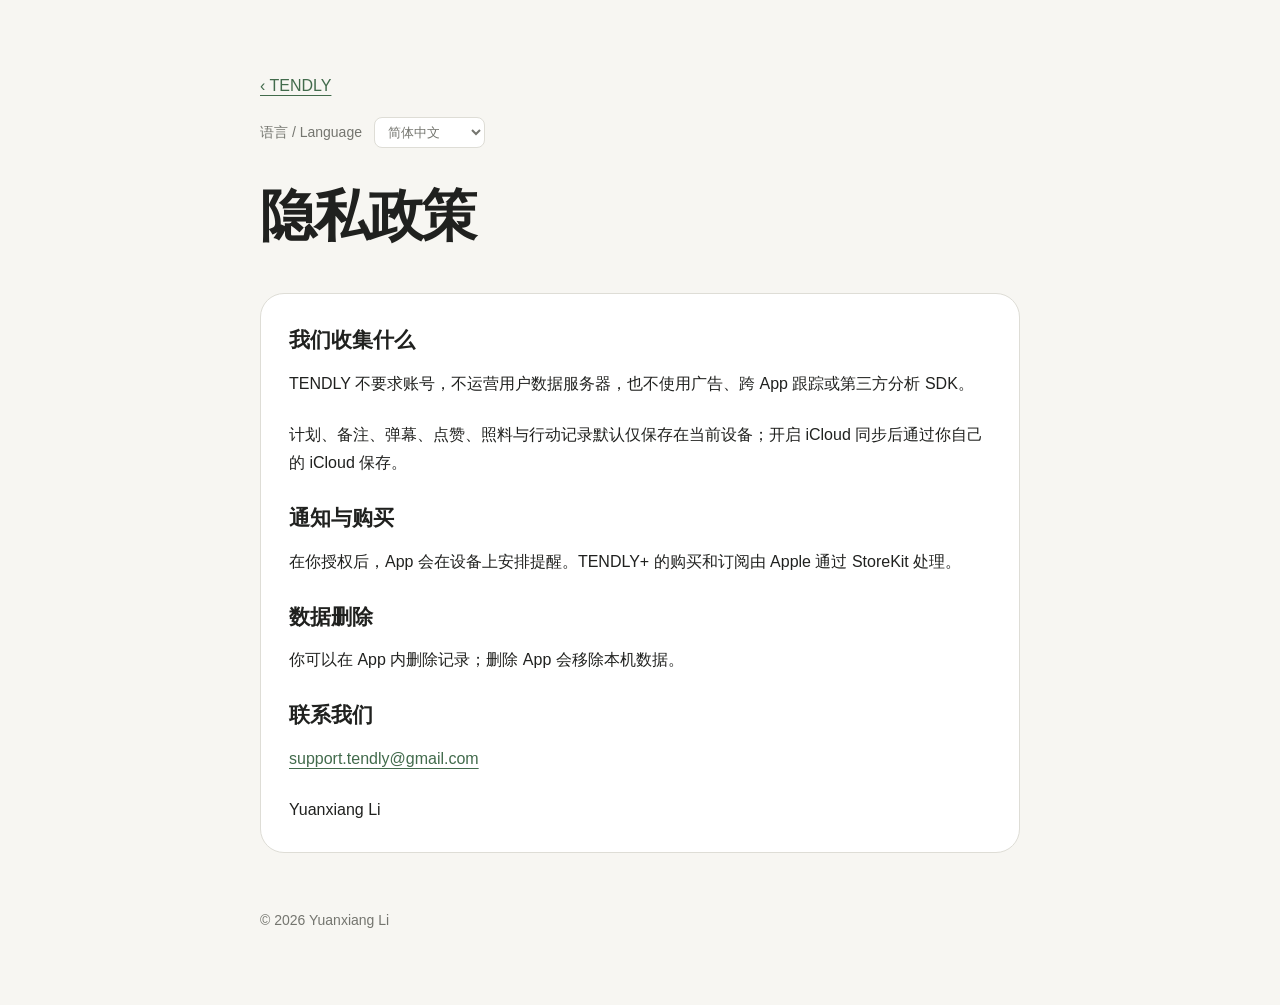
==== privacy.html @ 5f1bca99 "Add TENDLY release website" ====
<!doctype html><html lang="zh-Hans"><head><meta charset="utf-8"><meta name="viewport" content="width=device-width,initial-scale=1"><title>TENDLY · privacy</title><link rel="stylesheet" href="styles.css"></head><body><main><a href="index.html">‹ TENDLY</a><label class="language-picker">语言 / Language <select data-language-select><option value="zh-Hans">简体中文</option><option value="zh-Hant">繁體中文</option><option value="ja">日本語</option><option value="ko">한국어</option><option value="en">English</option></select></label><section data-lang="zh-Hans"><h1>隐私政策</h1><div class="card"><h2>我们收集什么</h2><p>TENDLY 不要求账号，不运营用户数据服务器，也不使用广告、跨 App 跟踪或第三方分析 SDK。</p><p>计划、备注、弹幕、点赞、照料与行动记录默认仅保存在当前设备；开启 iCloud 同步后通过你自己的 iCloud 保存。</p><h2>通知与购买</h2><p>在你授权后，App 会在设备上安排提醒。TENDLY+ 的购买和订阅由 Apple 通过 StoreKit 处理。</p><h2>数据删除</h2><p>你可以在 App 内删除记录；删除 App 会移除本机数据。</p><h2>联系我们</h2><p><a href="mailto:support.tendly@gmail.com">support.tendly@gmail.com</a></p><p>Yuanxiang Li</p></div></section><section data-lang="zh-Hant"><h1>隱私政策</h1><div class="card"><h2>我們收集什麼</h2><p>TENDLY 不要求帳號，不營運使用者資料伺服器，也不使用廣告、跨 App 追蹤或第三方分析 SDK。</p><p>計畫、備註、彈幕、按讚、照料與行動記錄預設只保存在目前裝置；開啟 iCloud 同步後透過你自己的 iCloud 保存。</p><h2>通知與購買</h2><p>在你授權後，App 會在裝置上安排提醒。TENDLY+ 的購買與訂閱由 Apple 透過 StoreKit 處理。</p><h2>資料刪除</h2><p>你可以在 App 內刪除記錄；刪除 App 會移除本機資料。</p><h2>聯絡我們</h2><p><a href="mailto:support.tendly@gmail.com">support.tendly@gmail.com</a></p><p>Yuanxiang Li</p></div></section><section data-lang="ja"><h1>プライバシーポリシー</h1><div class="card"><h2>収集する情報</h2><p>TENDLY はアカウントを必要とせず、広告、App 間トラッキング、第三者分析 SDK を使用しません。</p><p>計画、メモ、メッセージ、いいね、ケア、行動記録はデフォルトで端末に保存されます。</p><h2>通知と購入</h2><p>許可を受けた場合、App は端末上でリマインダーを設定します。TENDLY+ の購入と購読は Apple の StoreKit で処理されます。</p><h2>データの削除</h2><p>記録は App 内で削除できます。App を削除すると端末内のデータが削除されます。</p><h2>お問い合わせ</h2><p><a href="mailto:support.tendly@gmail.com">support.tendly@gmail.com</a></p><p>Yuanxiang Li</p></div></section><section data-lang="ko"><h1>개인정보 처리방침</h1><div class="card"><h2>수집하는 정보</h2><p>TENDLY는 계정을 요구하지 않으며 광고, 앱 간 추적 또는 제3자 분석 SDK를 사용하지 않습니다.</p><p>계획, 메모, 메시지, 좋아요, 돌봄 및 행동 기록은 기본적으로 기기에 저장됩니다.</p><h2>알림 및 구매</h2><p>허용한 경우 앱은 기기에서 알림을 예약합니다. TENDLY+ 구매와 구독은 Apple StoreKit으로 처리됩니다.</p><h2>데이터 삭제</h2><p>기록은 앱에서 삭제할 수 있으며 앱을 삭제하면 기기 내 데이터가 삭제됩니다.</p><h2>문의</h2><p><a href="mailto:support.tendly@gmail.com">support.tendly@gmail.com</a></p><p>Yuanxiang Li</p></div></section><section data-lang="en"><h1>Privacy Policy</h1><div class="card"><h2>What we collect</h2><p>TENDLY requires no account, operates no user-data server, and uses no advertising, cross-app tracking, or third-party analytics SDK.</p><p>Plans, notes, messages, likes, care entries, and action records remain on your device by default; optional iCloud sync uses your private iCloud account.</p><h2>Notifications and purchases</h2><p>With your permission, TENDLY schedules local reminders. Apple processes TENDLY+ purchases and subscriptions through StoreKit.</p><h2>Data deletion</h2><p>You can delete records in the app; deleting the app removes data stored on that device.</p><h2>Contact</h2><p><a href="mailto:support.tendly@gmail.com">support.tendly@gmail.com</a></p><p>Yuanxiang Li</p></div></section><footer>© 2026 Yuanxiang Li</footer></main><script src="language.js"></script></body></html>
---- styles.css ----
:root { color-scheme: light dark; font-family: -apple-system, BlinkMacSystemFont, "Segoe UI", sans-serif; }
* { box-sizing: border-box; }
body { margin: 0; color: #20211f; background: #f7f6f2; line-height: 1.7; }
main { width: min(760px, calc(100% - 40px)); margin: 0 auto; padding: 72px 0; }
nav { display: flex; gap: 20px; flex-wrap: wrap; margin: 24px 0 52px; }
a { color: #426b4c; text-underline-offset: 4px; }
h1 { font-size: clamp(34px, 7vw, 56px); line-height: 1.08; letter-spacing: -0.04em; }
h2 { margin-top: 44px; font-size: 22px; }
.card { padding: 28px; border: 1px solid #deddd6; border-radius: 24px; background: #fff; }
.card h2 { margin: 0 0 12px; font-size: 21px; }
.card p { margin: 0 0 22px; line-height: 1.8; }
.card p:last-child { margin-bottom: 0; }
.muted, footer { color: #74756f; }
.language-links { font-size: 14px; margin: 18px 0 28px; }
.card h3 { margin: 24px 0 8px; font-size: 17px; }
.card hr { margin: 32px 0; border: 0; border-top: 1px solid #deddd6; }
.brand-lockup { display: inline-flex; align-items: center; gap: 8px; }
.brand-lockup img { width: 24px; height: 24px; object-fit: contain; border-radius: 7px; vertical-align: middle; }
footer { margin-top: 56px; font-size: 14px; }
@media (prefers-color-scheme: dark) {
  body { color: #efefe9; background: #1c1d1b; }
  .card { background: #272825; border-color: #3b3c38; }
  a { color: #9bc6a3; }
}
.language-picker { display: block; margin: 18px 0 38px; color: #74756f; font-size: 14px; }
.language-picker select { margin-left: 8px; padding: 6px 28px 6px 9px; border: 1px solid #deddd6; border-radius: 8px; background: #fff; color: inherit; }
[data-lang][hidden] { display: none; }
section[data-lang] > h1 { margin-top: 0; }
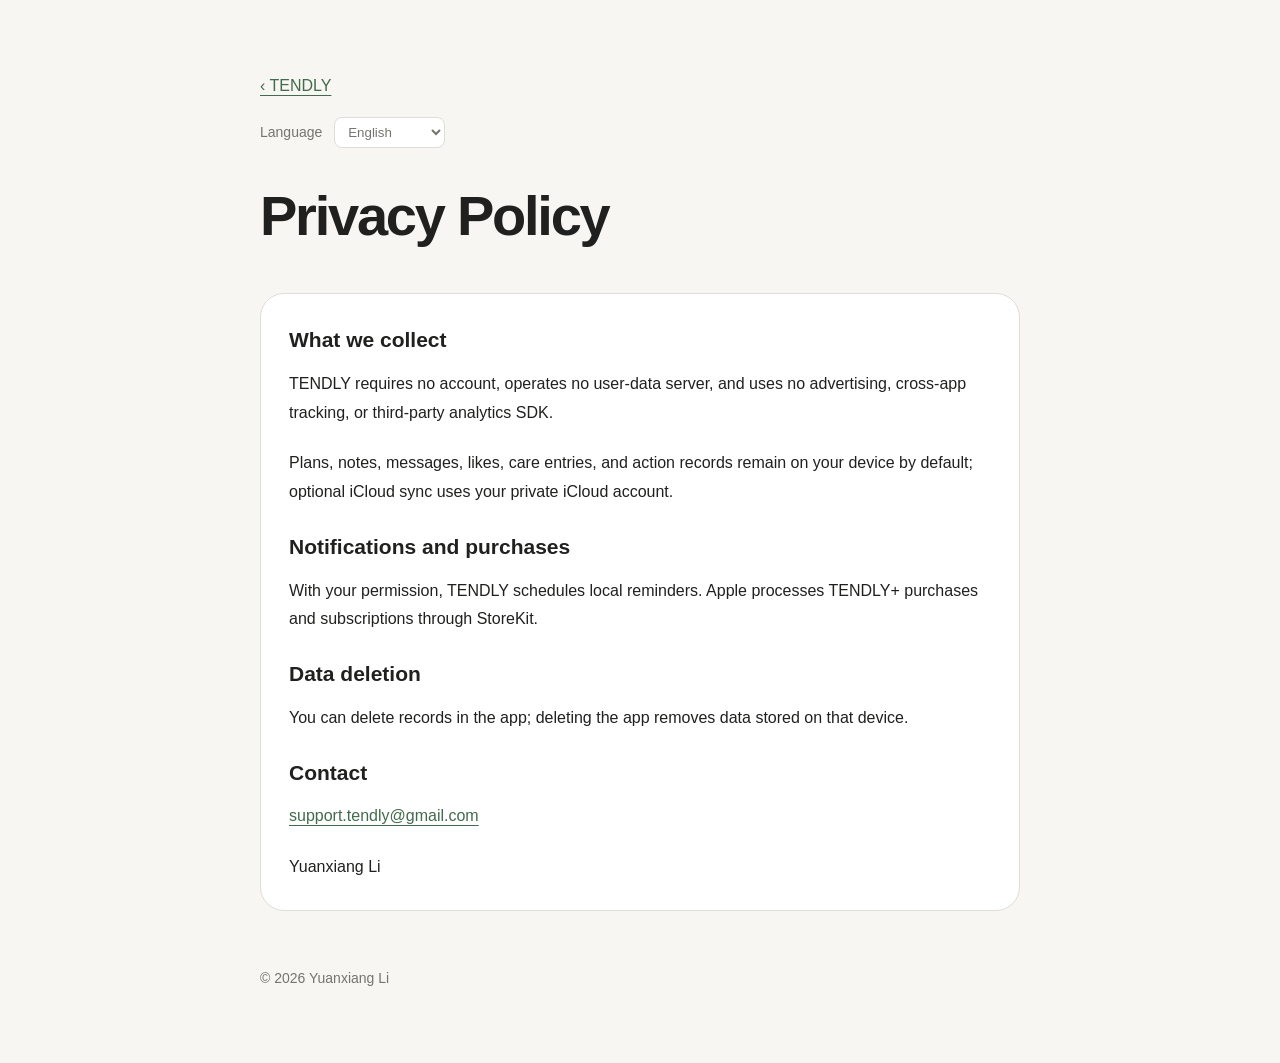
==== commit 3968f4f0: "Update multilingual release pages" ====
--- a/privacy.html
+++ b/privacy.html
@@ -1 +1 @@
-<!doctype html><html lang="zh-Hans"><head><meta charset="utf-8"><meta name="viewport" content="width=device-width,initial-scale=1"><title>TENDLY · privacy</title><link rel="stylesheet" href="styles.css"></head><body><main><a href="index.html">‹ TENDLY</a><label class="language-picker">语言 / Language <select data-language-select><option value="zh-Hans">简体中文</option><option value="zh-Hant">繁體中文</option><option value="ja">日本語</option><option value="ko">한국어</option><option value="en">English</option></select></label><section data-lang="zh-Hans"><h1>隐私政策</h1><div class="card"><h2>我们收集什么</h2><p>TENDLY 不要求账号，不运营用户数据服务器，也不使用广告、跨 App 跟踪或第三方分析 SDK。</p><p>计划、备注、弹幕、点赞、照料与行动记录默认仅保存在当前设备；开启 iCloud 同步后通过你自己的 iCloud 保存。</p><h2>通知与购买</h2><p>在你授权后，App 会在设备上安排提醒。TENDLY+ 的购买和订阅由 Apple 通过 StoreKit 处理。</p><h2>数据删除</h2><p>你可以在 App 内删除记录；删除 App 会移除本机数据。</p><h2>联系我们</h2><p><a href="mailto:support.tendly@gmail.com">support.tendly@gmail.com</a></p><p>Yuanxiang Li</p></div></section><section data-lang="zh-Hant"><h1>隱私政策</h1><div class="card"><h2>我們收集什麼</h2><p>TENDLY 不要求帳號，不營運使用者資料伺服器，也不使用廣告、跨 App 追蹤或第三方分析 SDK。</p><p>計畫、備註、彈幕、按讚、照料與行動記錄預設只保存在目前裝置；開啟 iCloud 同步後透過你自己的 iCloud 保存。</p><h2>通知與購買</h2><p>在你授權後，App 會在裝置上安排提醒。TENDLY+ 的購買與訂閱由 Apple 透過 StoreKit 處理。</p><h2>資料刪除</h2><p>你可以在 App 內刪除記錄；刪除 App 會移除本機資料。</p><h2>聯絡我們</h2><p><a href="mailto:support.tendly@gmail.com">support.tendly@gmail.com</a></p><p>Yuanxiang Li</p></div></section><section data-lang="ja"><h1>プライバシーポリシー</h1><div class="card"><h2>収集する情報</h2><p>TENDLY はアカウントを必要とせず、広告、App 間トラッキング、第三者分析 SDK を使用しません。</p><p>計画、メモ、メッセージ、いいね、ケア、行動記録はデフォルトで端末に保存されます。</p><h2>通知と購入</h2><p>許可を受けた場合、App は端末上でリマインダーを設定します。TENDLY+ の購入と購読は Apple の StoreKit で処理されます。</p><h2>データの削除</h2><p>記録は App 内で削除できます。App を削除すると端末内のデータが削除されます。</p><h2>お問い合わせ</h2><p><a href="mailto:support.tendly@gmail.com">support.tendly@gmail.com</a></p><p>Yuanxiang Li</p></div></section><section data-lang="ko"><h1>개인정보 처리방침</h1><div class="card"><h2>수집하는 정보</h2><p>TENDLY는 계정을 요구하지 않으며 광고, 앱 간 추적 또는 제3자 분석 SDK를 사용하지 않습니다.</p><p>계획, 메모, 메시지, 좋아요, 돌봄 및 행동 기록은 기본적으로 기기에 저장됩니다.</p><h2>알림 및 구매</h2><p>허용한 경우 앱은 기기에서 알림을 예약합니다. TENDLY+ 구매와 구독은 Apple StoreKit으로 처리됩니다.</p><h2>데이터 삭제</h2><p>기록은 앱에서 삭제할 수 있으며 앱을 삭제하면 기기 내 데이터가 삭제됩니다.</p><h2>문의</h2><p><a href="mailto:support.tendly@gmail.com">support.tendly@gmail.com</a></p><p>Yuanxiang Li</p></div></section><section data-lang="en"><h1>Privacy Policy</h1><div class="card"><h2>What we collect</h2><p>TENDLY requires no account, operates no user-data server, and uses no advertising, cross-app tracking, or third-party analytics SDK.</p><p>Plans, notes, messages, likes, care entries, and action records remain on your device by default; optional iCloud sync uses your private iCloud account.</p><h2>Notifications and purchases</h2><p>With your permission, TENDLY schedules local reminders. Apple processes TENDLY+ purchases and subscriptions through StoreKit.</p><h2>Data deletion</h2><p>You can delete records in the app; deleting the app removes data stored on that device.</p><h2>Contact</h2><p><a href="mailto:support.tendly@gmail.com">support.tendly@gmail.com</a></p><p>Yuanxiang Li</p></div></section><footer>© 2026 Yuanxiang Li</footer></main><script src="language.js"></script></body></html>+<!doctype html><html lang="zh-Hans"><head><meta charset="utf-8"><meta name="viewport" content="width=device-width,initial-scale=1"><title>TENDLY · privacy</title><link rel="stylesheet" href="styles.css"></head><body><main><a href="index.html">‹ TENDLY</a><label class="language-picker">Language <select data-language-select><option value="en">English</option><option value="zh-Hans">简体中文</option><option value="zh-Hant">繁體中文</option><option value="ja">日本語</option><option value="ko">한국어</option></select></label><section data-lang="zh-Hans"><h1>隐私政策</h1><div class="card"><h2>我们收集什么</h2><p>TENDLY 不要求账号，不运营用户数据服务器，也不使用广告、跨 App 跟踪或第三方分析 SDK。</p><p>计划、备注、弹幕、点赞、照料与行动记录默认仅保存在当前设备；开启 iCloud 同步后通过你自己的 iCloud 保存。</p><h2>通知与购买</h2><p>在你授权后，App 会在设备上安排提醒。TENDLY+ 的购买和订阅由 Apple 通过 StoreKit 处理。</p><h2>数据删除</h2><p>你可以在 App 内删除记录；删除 App 会移除本机数据。</p><h2>联系我们</h2><p><a href="mailto:support.tendly@gmail.com">support.tendly@gmail.com</a></p><p>Yuanxiang Li</p></div></section><section data-lang="zh-Hant"><h1>隱私政策</h1><div class="card"><h2>我們收集什麼</h2><p>TENDLY 不要求帳號，不營運使用者資料伺服器，也不使用廣告、跨 App 追蹤或第三方分析 SDK。</p><p>計畫、備註、彈幕、按讚、照料與行動記錄預設只保存在目前裝置；開啟 iCloud 同步後透過你自己的 iCloud 保存。</p><h2>通知與購買</h2><p>在你授權後，App 會在裝置上安排提醒。TENDLY+ 的購買與訂閱由 Apple 透過 StoreKit 處理。</p><h2>資料刪除</h2><p>你可以在 App 內刪除記錄；刪除 App 會移除本機資料。</p><h2>聯絡我們</h2><p><a href="mailto:support.tendly@gmail.com">support.tendly@gmail.com</a></p><p>Yuanxiang Li</p></div></section><section data-lang="ja"><h1>プライバシーポリシー</h1><div class="card"><h2>収集する情報</h2><p>TENDLY はアカウントを必要とせず、広告、App 間トラッキング、第三者分析 SDK を使用しません。</p><p>計画、メモ、メッセージ、いいね、ケア、行動記録はデフォルトで端末に保存されます。</p><h2>通知と購入</h2><p>許可を受けた場合、App は端末上でリマインダーを設定します。TENDLY+ の購入と購読は Apple の StoreKit で処理されます。</p><h2>データの削除</h2><p>記録は App 内で削除できます。App を削除すると端末内のデータが削除されます。</p><h2>お問い合わせ</h2><p><a href="mailto:support.tendly@gmail.com">support.tendly@gmail.com</a></p><p>Yuanxiang Li</p></div></section><section data-lang="ko"><h1>개인정보 처리방침</h1><div class="card"><h2>수집하는 정보</h2><p>TENDLY는 계정을 요구하지 않으며 광고, 앱 간 추적 또는 제3자 분석 SDK를 사용하지 않습니다.</p><p>계획, 메모, 메시지, 좋아요, 돌봄 및 행동 기록은 기본적으로 기기에 저장됩니다.</p><h2>알림 및 구매</h2><p>허용한 경우 앱은 기기에서 알림을 예약합니다. TENDLY+ 구매와 구독은 Apple StoreKit으로 처리됩니다.</p><h2>데이터 삭제</h2><p>기록은 앱에서 삭제할 수 있으며 앱을 삭제하면 기기 내 데이터가 삭제됩니다.</p><h2>문의</h2><p><a href="mailto:support.tendly@gmail.com">support.tendly@gmail.com</a></p><p>Yuanxiang Li</p></div></section><section data-lang="en"><h1>Privacy Policy</h1><div class="card"><h2>What we collect</h2><p>TENDLY requires no account, operates no user-data server, and uses no advertising, cross-app tracking, or third-party analytics SDK.</p><p>Plans, notes, messages, likes, care entries, and action records remain on your device by default; optional iCloud sync uses your private iCloud account.</p><h2>Notifications and purchases</h2><p>With your permission, TENDLY schedules local reminders. Apple processes TENDLY+ purchases and subscriptions through StoreKit.</p><h2>Data deletion</h2><p>You can delete records in the app; deleting the app removes data stored on that device.</p><h2>Contact</h2><p><a href="mailto:support.tendly@gmail.com">support.tendly@gmail.com</a></p><p>Yuanxiang Li</p></div></section><footer>© 2026 Yuanxiang Li</footer></main><script src="language.js"></script></body></html>
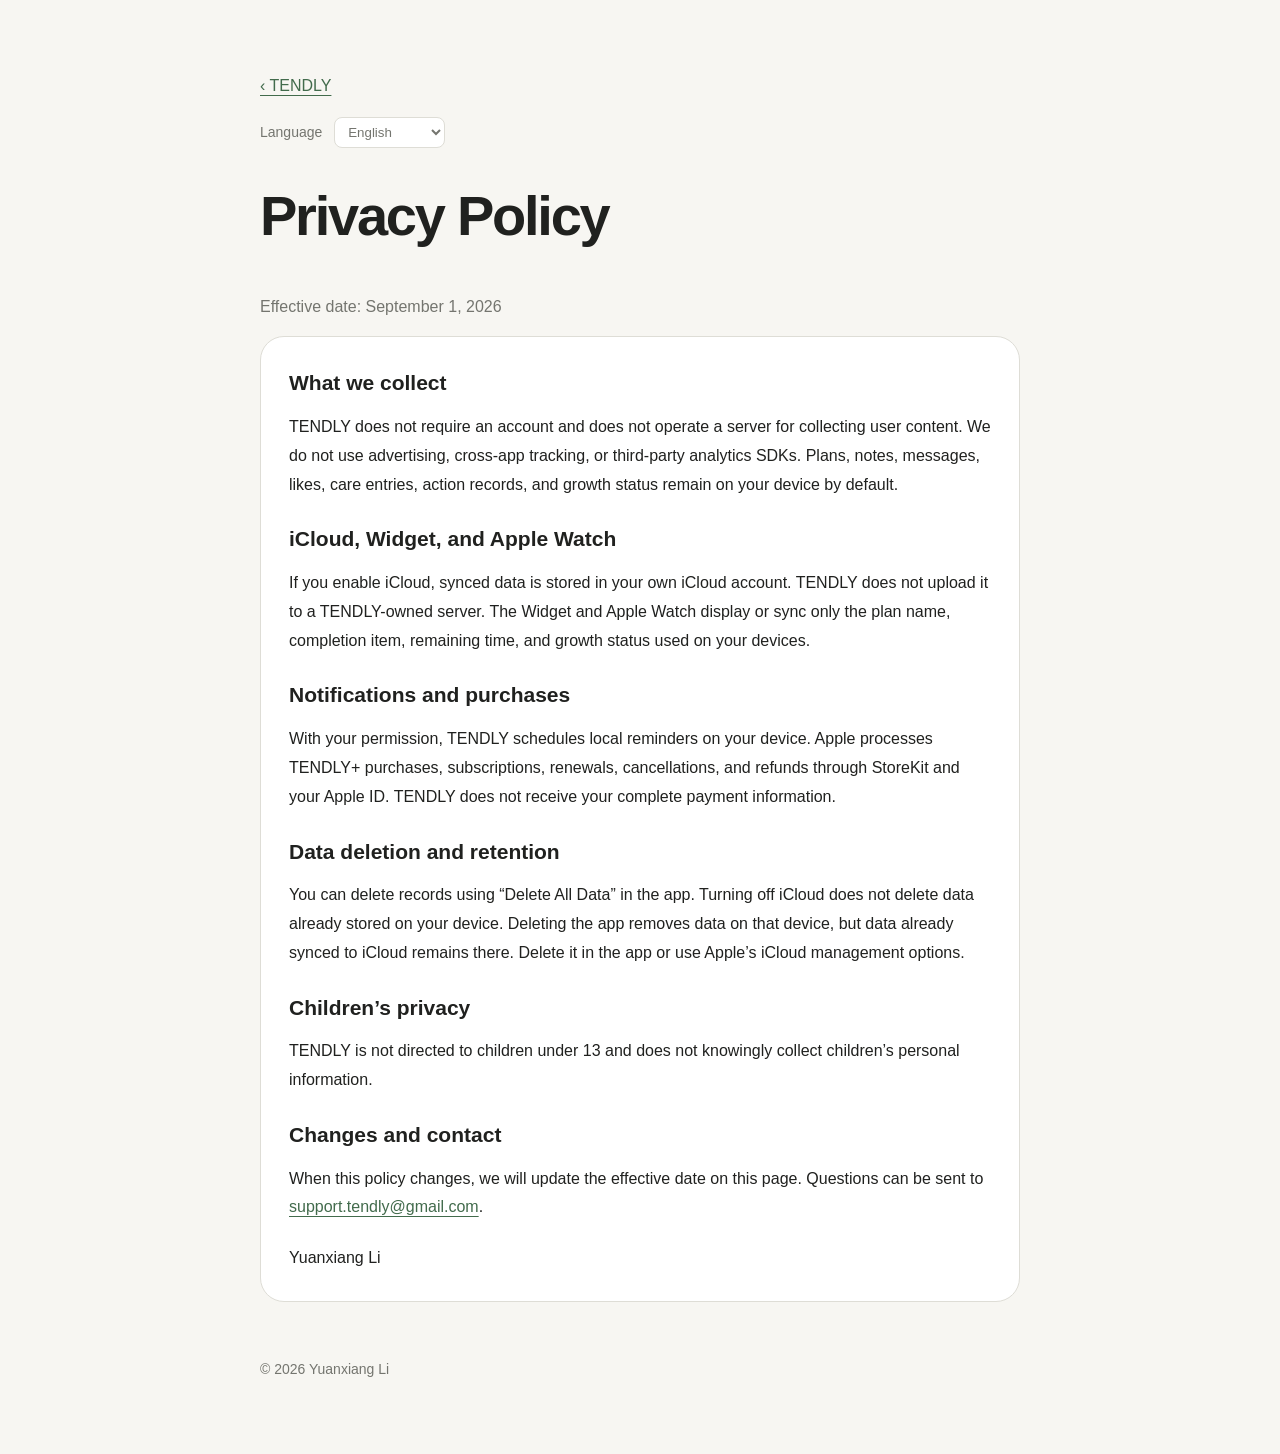
==== commit eadcbe5e: "Update privacy.html" ====
--- a/privacy.html
+++ b/privacy.html
@@ -1 +1,26 @@
-<!doctype html><html lang="zh-Hans"><head><meta charset="utf-8"><meta name="viewport" content="width=device-width,initial-scale=1"><title>TENDLY · privacy</title><link rel="stylesheet" href="styles.css"></head><body><main><a href="index.html">‹ TENDLY</a><label class="language-picker">Language <select data-language-select><option value="en">English</option><option value="zh-Hans">简体中文</option><option value="zh-Hant">繁體中文</option><option value="ja">日本語</option><option value="ko">한국어</option></select></label><section data-lang="zh-Hans"><h1>隐私政策</h1><div class="card"><h2>我们收集什么</h2><p>TENDLY 不要求账号，不运营用户数据服务器，也不使用广告、跨 App 跟踪或第三方分析 SDK。</p><p>计划、备注、弹幕、点赞、照料与行动记录默认仅保存在当前设备；开启 iCloud 同步后通过你自己的 iCloud 保存。</p><h2>通知与购买</h2><p>在你授权后，App 会在设备上安排提醒。TENDLY+ 的购买和订阅由 Apple 通过 StoreKit 处理。</p><h2>数据删除</h2><p>你可以在 App 内删除记录；删除 App 会移除本机数据。</p><h2>联系我们</h2><p><a href="mailto:support.tendly@gmail.com">support.tendly@gmail.com</a></p><p>Yuanxiang Li</p></div></section><section data-lang="zh-Hant"><h1>隱私政策</h1><div class="card"><h2>我們收集什麼</h2><p>TENDLY 不要求帳號，不營運使用者資料伺服器，也不使用廣告、跨 App 追蹤或第三方分析 SDK。</p><p>計畫、備註、彈幕、按讚、照料與行動記錄預設只保存在目前裝置；開啟 iCloud 同步後透過你自己的 iCloud 保存。</p><h2>通知與購買</h2><p>在你授權後，App 會在裝置上安排提醒。TENDLY+ 的購買與訂閱由 Apple 透過 StoreKit 處理。</p><h2>資料刪除</h2><p>你可以在 App 內刪除記錄；刪除 App 會移除本機資料。</p><h2>聯絡我們</h2><p><a href="mailto:support.tendly@gmail.com">support.tendly@gmail.com</a></p><p>Yuanxiang Li</p></div></section><section data-lang="ja"><h1>プライバシーポリシー</h1><div class="card"><h2>収集する情報</h2><p>TENDLY はアカウントを必要とせず、広告、App 間トラッキング、第三者分析 SDK を使用しません。</p><p>計画、メモ、メッセージ、いいね、ケア、行動記録はデフォルトで端末に保存されます。</p><h2>通知と購入</h2><p>許可を受けた場合、App は端末上でリマインダーを設定します。TENDLY+ の購入と購読は Apple の StoreKit で処理されます。</p><h2>データの削除</h2><p>記録は App 内で削除できます。App を削除すると端末内のデータが削除されます。</p><h2>お問い合わせ</h2><p><a href="mailto:support.tendly@gmail.com">support.tendly@gmail.com</a></p><p>Yuanxiang Li</p></div></section><section data-lang="ko"><h1>개인정보 처리방침</h1><div class="card"><h2>수집하는 정보</h2><p>TENDLY는 계정을 요구하지 않으며 광고, 앱 간 추적 또는 제3자 분석 SDK를 사용하지 않습니다.</p><p>계획, 메모, 메시지, 좋아요, 돌봄 및 행동 기록은 기본적으로 기기에 저장됩니다.</p><h2>알림 및 구매</h2><p>허용한 경우 앱은 기기에서 알림을 예약합니다. TENDLY+ 구매와 구독은 Apple StoreKit으로 처리됩니다.</p><h2>데이터 삭제</h2><p>기록은 앱에서 삭제할 수 있으며 앱을 삭제하면 기기 내 데이터가 삭제됩니다.</p><h2>문의</h2><p><a href="mailto:support.tendly@gmail.com">support.tendly@gmail.com</a></p><p>Yuanxiang Li</p></div></section><section data-lang="en"><h1>Privacy Policy</h1><div class="card"><h2>What we collect</h2><p>TENDLY requires no account, operates no user-data server, and uses no advertising, cross-app tracking, or third-party analytics SDK.</p><p>Plans, notes, messages, likes, care entries, and action records remain on your device by default; optional iCloud sync uses your private iCloud account.</p><h2>Notifications and purchases</h2><p>With your permission, TENDLY schedules local reminders. Apple processes TENDLY+ purchases and subscriptions through StoreKit.</p><h2>Data deletion</h2><p>You can delete records in the app; deleting the app removes data stored on that device.</p><h2>Contact</h2><p><a href="mailto:support.tendly@gmail.com">support.tendly@gmail.com</a></p><p>Yuanxiang Li</p></div></section><footer>© 2026 Yuanxiang Li</footer></main><script src="language.js"></script></body></html>+<!doctype html>
+<html lang="zh-Hans">
+<head>
+  <meta charset="utf-8">
+  <meta name="viewport" content="width=device-width,initial-scale=1">
+  <title>TENDLY · Privacy Policy</title>
+  <link rel="stylesheet" href="styles.css">
+</head>
+<body>
+  <main>
+    <a href="index.html">‹ TENDLY</a>
+    <label class="language-picker">Language
+      <select data-language-select>
+        <option value="en">English</option><option value="zh-Hans">简体中文</option><option value="zh-Hant">繁體中文</option><option value="ja">日本語</option><option value="ko">한국어</option>
+      </select>
+    </label>
+    <section data-lang="zh-Hans"><h1>隐私政策</h1><p class="muted">生效日期：2026 年 9 月 1 日</p><div class="card"><h2>我们收集什么</h2><p>TENDLY 不要求注册账号，不运营用于收集用户内容的数据服务器，也不使用广告、跨 App 跟踪或第三方分析 SDK。计划、备注、弹幕、点赞、照料、行动记录和成长状态默认保存在你的设备上。</p><h2>iCloud、Widget 与 Apple Watch</h2><p>如果你开启 iCloud，同步数据会保存在你自己的 iCloud 中。TENDLY 不会将这些数据上传到 TENDLY 自有服务器。Widget 和 Apple Watch 只显示或同步你在设备上使用的计划名称、完成事项、剩余时间和成长状态。</p><h2>通知与购买</h2><p>在你授权后，TENDLY 只在设备上安排本地提醒。TENDLY+ 的购买、订阅、续订、取消和退款由 Apple 通过 StoreKit 和你的 Apple ID 处理，TENDLY 不接触完整支付信息。</p><h2>数据删除与保留</h2><p>你可以在 App 内使用“删除全部数据”删除记录。关闭 iCloud 后，本机数据会保留。删除 App 会移除本机数据，但已同步到你 iCloud 中的数据会继续保留，需要你在 App 内删除或按 Apple 提供的 iCloud 管理方式处理。</p><h2>儿童隐私</h2><p>TENDLY 不以 13 岁以下儿童为主要用户群体，也不会主动收集儿童个人信息。</p><h2>政策变更与联系我们</h2><p>隐私政策更新时，我们会在本页面更新生效日期。若你对隐私有疑问，请联系 <a href="mailto:support.tendly@gmail.com">support.tendly@gmail.com</a>。</p><p>Yuanxiang Li</p></div></section>
+    <section data-lang="zh-Hant"><h1>隱私政策</h1><p class="muted">生效日期：2026 年 9 月 1 日</p><div class="card"><h2>我們收集什麼</h2><p>TENDLY 不要求註冊帳號，不營運用於收集使用者內容的資料伺服器，也不使用廣告、跨 App 追蹤或第三方分析 SDK。計畫、備註、彈幕、按讚、照料、行動記錄與成長狀態預設保存在你的裝置上。</p><h2>iCloud、Widget 與 Apple Watch</h2><p>如果你開啟 iCloud，同步資料會保存在你自己的 iCloud 中。TENDLY 不會將這些資料上傳到 TENDLY 自有伺服器。Widget 與 Apple Watch 只顯示或同步你在裝置上使用的計畫名稱、完成事項、剩餘時間與成長狀態。</p><h2>通知與購買</h2><p>在你授權後，TENDLY 只會在裝置上安排本機提醒。TENDLY+ 的購買、訂閱、續訂、取消與退款由 Apple 透過 StoreKit 和你的 Apple ID 處理，TENDLY 不會接觸完整付款資訊。</p><h2>資料刪除與保留</h2><p>你可以在 App 內使用「刪除全部資料」刪除記錄。關閉 iCloud 後，本機資料會保留。刪除 App 會移除本機資料，但已同步到你 iCloud 的資料會繼續保留，需要你在 App 內刪除，或依 Apple 提供的 iCloud 管理方式處理。</p><h2>兒童隱私</h2><p>TENDLY 不以 13 歲以下兒童為主要使用者，也不會主動收集兒童個人資訊。</p><h2>政策變更與聯絡我們</h2><p>隱私政策更新時，我們會在本頁更新生效日期。如對隱私有疑問，請聯絡 <a href="mailto:support.tendly@gmail.com">support.tendly@gmail.com</a>。</p><p>Yuanxiang Li</p></div></section>
+    <section data-lang="ja"><h1>プライバシーポリシー</h1><p class="muted">発効日：2026年9月1日</p><div class="card"><h2>収集する情報</h2><p>TENDLY はアカウント登録を必要とせず、ユーザーのコンテンツを収集するサーバーを運営していません。広告、App 間トラッキング、第三者分析 SDK も使用しません。計画、メモ、メッセージ、いいね、ケア、行動記録、成長状態は、デフォルトで端末に保存されます。</p><h2>iCloud、Widget、Apple Watch</h2><p>iCloud を有効にすると、同期データはあなた自身の iCloud に保存されます。TENDLY の自社サーバーにはアップロードされません。Widget と Apple Watch は、端末で使用している計画名、完了事項、残り時間、成長状態のみを表示または同期します。</p><h2>通知と購入</h2><p>許可を受けた場合、TENDLY は端末上でローカル通知を設定します。TENDLY+ の購入、購読、更新、解約、返金は Apple が StoreKit と Apple ID を通じて処理します。TENDLY が完全な支払い情報を取得することはありません。</p><h2>データの削除と保持</h2><p>App 内の「すべてのデータを削除」から記録を削除できます。iCloud をオフにしても端末内のデータは保持されます。App を削除すると端末内のデータは削除されますが、iCloud に同期済みのデータは残ります。App 内で削除するか、Apple が提供する iCloud の管理方法をご利用ください。</p><h2>子どものプライバシー</h2><p>TENDLY は 13 歳未満の子どもを主な対象とせず、子どもの個人情報を意図的に収集しません。</p><h2>変更とお問い合わせ</h2><p>ポリシーを更新する場合は、このページの発効日を更新します。ご質問は <a href="mailto:support.tendly@gmail.com">support.tendly@gmail.com</a> までご連絡ください。</p><p>Yuanxiang Li</p></div></section>
+    <section data-lang="ko"><h1>개인정보 처리방침</h1><p class="muted">시행일: 2026년 9월 1일</p><div class="card"><h2>수집하는 정보</h2><p>TENDLY는 계정 가입을 요구하지 않으며 사용자 콘텐츠를 수집하는 서버를 운영하지 않습니다. 광고, 앱 간 추적 또는 제3자 분석 SDK도 사용하지 않습니다. 계획, 메모, 메시지, 좋아요, 돌봄, 행동 기록과 성장 상태는 기본적으로 기기에 저장됩니다.</p><h2>iCloud, 위젯 및 Apple Watch</h2><p>iCloud를 켜면 동기화 데이터가 사용자의 개인 iCloud에 저장됩니다. TENDLY 자체 서버로 업로드되지 않습니다. 위젯과 Apple Watch는 기기에서 사용하는 계획 이름, 완료 항목, 남은 시간과 성장 상태만 표시하거나 동기화합니다.</p><h2>알림 및 구매</h2><p>허용한 경우 TENDLY는 기기에서 로컬 알림을 예약합니다. TENDLY+의 구매, 구독, 갱신, 취소와 환불은 Apple이 StoreKit과 Apple ID를 통해 처리하며 TENDLY는 전체 결제 정보를 확인하지 않습니다.</p><h2>데이터 삭제 및 보관</h2><p>앱에서 ‘모든 데이터 삭제’를 사용해 기록을 삭제할 수 있습니다. iCloud를 꺼도 기기 데이터는 유지됩니다. 앱을 삭제하면 기기 데이터는 삭제되지만 iCloud에 동기화된 데이터는 남습니다. 앱에서 삭제하거나 Apple이 제공하는 iCloud 관리 방법을 이용해 주세요.</p><h2>아동 개인정보</h2><p>TENDLY는 13세 미만 아동을 주요 대상으로 하지 않으며 아동의 개인정보를 의도적으로 수집하지 않습니다.</p><h2>변경 및 문의</h2><p>정책을 변경할 때 이 페이지의 시행일을 업데이트합니다. 문의는 <a href="mailto:support.tendly@gmail.com">support.tendly@gmail.com</a>으로 보내 주세요.</p><p>Yuanxiang Li</p></div></section>
+    <section data-lang="en"><h1>Privacy Policy</h1><p class="muted">Effective date: September 1, 2026</p><div class="card"><h2>What we collect</h2><p>TENDLY does not require an account and does not operate a server for collecting user content. We do not use advertising, cross-app tracking, or third-party analytics SDKs. Plans, notes, messages, likes, care entries, action records, and growth status remain on your device by default.</p><h2>iCloud, Widget, and Apple Watch</h2><p>If you enable iCloud, synced data is stored in your own iCloud account. TENDLY does not upload it to a TENDLY-owned server. The Widget and Apple Watch display or sync only the plan name, completion item, remaining time, and growth status used on your devices.</p><h2>Notifications and purchases</h2><p>With your permission, TENDLY schedules local reminders on your device. Apple processes TENDLY+ purchases, subscriptions, renewals, cancellations, and refunds through StoreKit and your Apple ID. TENDLY does not receive your complete payment information.</p><h2>Data deletion and retention</h2><p>You can delete records using “Delete All Data” in the app. Turning off iCloud does not delete data already stored on your device. Deleting the app removes data on that device, but data already synced to iCloud remains there. Delete it in the app or use Apple’s iCloud management options.</p><h2>Children’s privacy</h2><p>TENDLY is not directed to children under 13 and does not knowingly collect children’s personal information.</p><h2>Changes and contact</h2><p>When this policy changes, we will update the effective date on this page. Questions can be sent to <a href="mailto:support.tendly@gmail.com">support.tendly@gmail.com</a>.</p><p>Yuanxiang Li</p></div></section>
+    <footer>© 2026 Yuanxiang Li</footer>
+  </main>
+  <script src="language.js"></script>
+</body>
+</html>
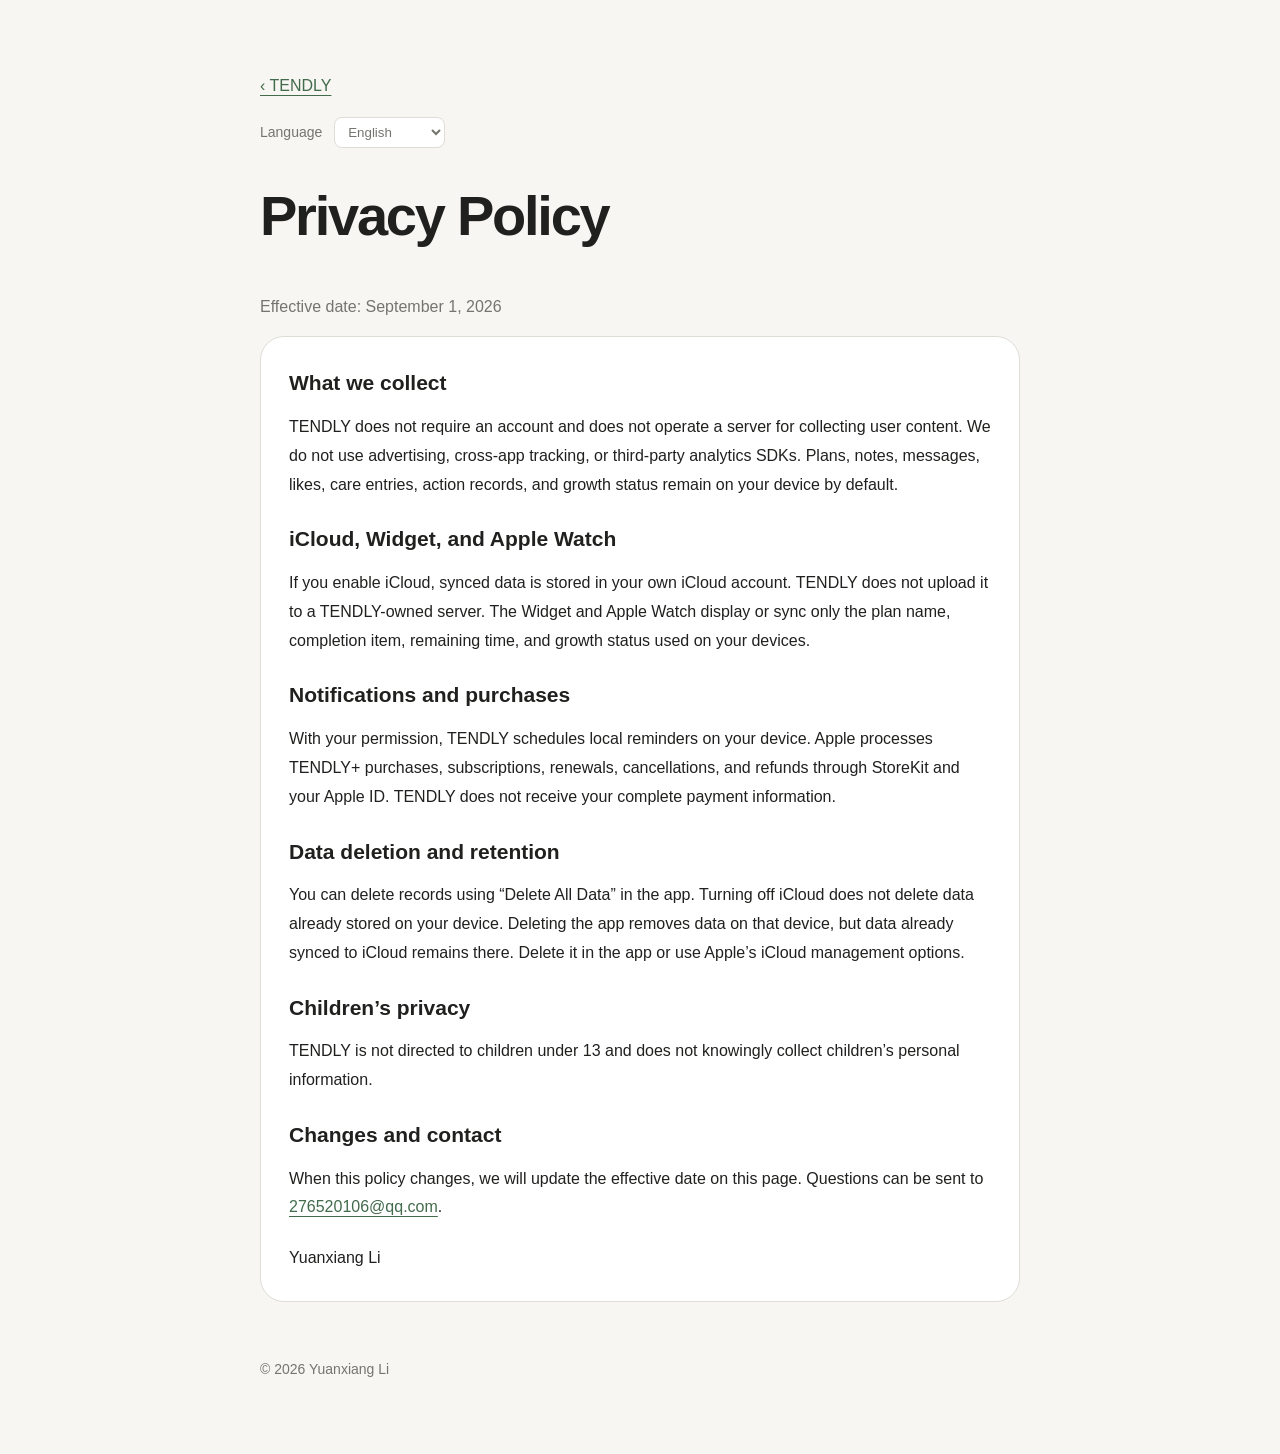
==== commit a34474b5: "Update privacy.html" ====
--- a/privacy.html
+++ b/privacy.html
@@ -11,14 +11,114 @@
     <a href="index.html">‹ TENDLY</a>
     <label class="language-picker">Language
       <select data-language-select>
-        <option value="en">English</option><option value="zh-Hans">简体中文</option><option value="zh-Hant">繁體中文</option><option value="ja">日本語</option><option value="ko">한국어</option>
+        <option value="en">English</option>
+        <option value="zh-Hans">简体中文</option>
+        <option value="zh-Hant">繁體中文</option>
+        <option value="ja">日本語</option>
+        <option value="ko">한국어</option>
       </select>
     </label>
-    <section data-lang="zh-Hans"><h1>隐私政策</h1><p class="muted">生效日期：2026 年 9 月 1 日</p><div class="card"><h2>我们收集什么</h2><p>TENDLY 不要求注册账号，不运营用于收集用户内容的数据服务器，也不使用广告、跨 App 跟踪或第三方分析 SDK。计划、备注、弹幕、点赞、照料、行动记录和成长状态默认保存在你的设备上。</p><h2>iCloud、Widget 与 Apple Watch</h2><p>如果你开启 iCloud，同步数据会保存在你自己的 iCloud 中。TENDLY 不会将这些数据上传到 TENDLY 自有服务器。Widget 和 Apple Watch 只显示或同步你在设备上使用的计划名称、完成事项、剩余时间和成长状态。</p><h2>通知与购买</h2><p>在你授权后，TENDLY 只在设备上安排本地提醒。TENDLY+ 的购买、订阅、续订、取消和退款由 Apple 通过 StoreKit 和你的 Apple ID 处理，TENDLY 不接触完整支付信息。</p><h2>数据删除与保留</h2><p>你可以在 App 内使用“删除全部数据”删除记录。关闭 iCloud 后，本机数据会保留。删除 App 会移除本机数据，但已同步到你 iCloud 中的数据会继续保留，需要你在 App 内删除或按 Apple 提供的 iCloud 管理方式处理。</p><h2>儿童隐私</h2><p>TENDLY 不以 13 岁以下儿童为主要用户群体，也不会主动收集儿童个人信息。</p><h2>政策变更与联系我们</h2><p>隐私政策更新时，我们会在本页面更新生效日期。若你对隐私有疑问，请联系 <a href="mailto:support.tendly@gmail.com">support.tendly@gmail.com</a>。</p><p>Yuanxiang Li</p></div></section>
-    <section data-lang="zh-Hant"><h1>隱私政策</h1><p class="muted">生效日期：2026 年 9 月 1 日</p><div class="card"><h2>我們收集什麼</h2><p>TENDLY 不要求註冊帳號，不營運用於收集使用者內容的資料伺服器，也不使用廣告、跨 App 追蹤或第三方分析 SDK。計畫、備註、彈幕、按讚、照料、行動記錄與成長狀態預設保存在你的裝置上。</p><h2>iCloud、Widget 與 Apple Watch</h2><p>如果你開啟 iCloud，同步資料會保存在你自己的 iCloud 中。TENDLY 不會將這些資料上傳到 TENDLY 自有伺服器。Widget 與 Apple Watch 只顯示或同步你在裝置上使用的計畫名稱、完成事項、剩餘時間與成長狀態。</p><h2>通知與購買</h2><p>在你授權後，TENDLY 只會在裝置上安排本機提醒。TENDLY+ 的購買、訂閱、續訂、取消與退款由 Apple 透過 StoreKit 和你的 Apple ID 處理，TENDLY 不會接觸完整付款資訊。</p><h2>資料刪除與保留</h2><p>你可以在 App 內使用「刪除全部資料」刪除記錄。關閉 iCloud 後，本機資料會保留。刪除 App 會移除本機資料，但已同步到你 iCloud 的資料會繼續保留，需要你在 App 內刪除，或依 Apple 提供的 iCloud 管理方式處理。</p><h2>兒童隱私</h2><p>TENDLY 不以 13 歲以下兒童為主要使用者，也不會主動收集兒童個人資訊。</p><h2>政策變更與聯絡我們</h2><p>隱私政策更新時，我們會在本頁更新生效日期。如對隱私有疑問，請聯絡 <a href="mailto:support.tendly@gmail.com">support.tendly@gmail.com</a>。</p><p>Yuanxiang Li</p></div></section>
-    <section data-lang="ja"><h1>プライバシーポリシー</h1><p class="muted">発効日：2026年9月1日</p><div class="card"><h2>収集する情報</h2><p>TENDLY はアカウント登録を必要とせず、ユーザーのコンテンツを収集するサーバーを運営していません。広告、App 間トラッキング、第三者分析 SDK も使用しません。計画、メモ、メッセージ、いいね、ケア、行動記録、成長状態は、デフォルトで端末に保存されます。</p><h2>iCloud、Widget、Apple Watch</h2><p>iCloud を有効にすると、同期データはあなた自身の iCloud に保存されます。TENDLY の自社サーバーにはアップロードされません。Widget と Apple Watch は、端末で使用している計画名、完了事項、残り時間、成長状態のみを表示または同期します。</p><h2>通知と購入</h2><p>許可を受けた場合、TENDLY は端末上でローカル通知を設定します。TENDLY+ の購入、購読、更新、解約、返金は Apple が StoreKit と Apple ID を通じて処理します。TENDLY が完全な支払い情報を取得することはありません。</p><h2>データの削除と保持</h2><p>App 内の「すべてのデータを削除」から記録を削除できます。iCloud をオフにしても端末内のデータは保持されます。App を削除すると端末内のデータは削除されますが、iCloud に同期済みのデータは残ります。App 内で削除するか、Apple が提供する iCloud の管理方法をご利用ください。</p><h2>子どものプライバシー</h2><p>TENDLY は 13 歳未満の子どもを主な対象とせず、子どもの個人情報を意図的に収集しません。</p><h2>変更とお問い合わせ</h2><p>ポリシーを更新する場合は、このページの発効日を更新します。ご質問は <a href="mailto:support.tendly@gmail.com">support.tendly@gmail.com</a> までご連絡ください。</p><p>Yuanxiang Li</p></div></section>
-    <section data-lang="ko"><h1>개인정보 처리방침</h1><p class="muted">시행일: 2026년 9월 1일</p><div class="card"><h2>수집하는 정보</h2><p>TENDLY는 계정 가입을 요구하지 않으며 사용자 콘텐츠를 수집하는 서버를 운영하지 않습니다. 광고, 앱 간 추적 또는 제3자 분석 SDK도 사용하지 않습니다. 계획, 메모, 메시지, 좋아요, 돌봄, 행동 기록과 성장 상태는 기본적으로 기기에 저장됩니다.</p><h2>iCloud, 위젯 및 Apple Watch</h2><p>iCloud를 켜면 동기화 데이터가 사용자의 개인 iCloud에 저장됩니다. TENDLY 자체 서버로 업로드되지 않습니다. 위젯과 Apple Watch는 기기에서 사용하는 계획 이름, 완료 항목, 남은 시간과 성장 상태만 표시하거나 동기화합니다.</p><h2>알림 및 구매</h2><p>허용한 경우 TENDLY는 기기에서 로컬 알림을 예약합니다. TENDLY+의 구매, 구독, 갱신, 취소와 환불은 Apple이 StoreKit과 Apple ID를 통해 처리하며 TENDLY는 전체 결제 정보를 확인하지 않습니다.</p><h2>데이터 삭제 및 보관</h2><p>앱에서 ‘모든 데이터 삭제’를 사용해 기록을 삭제할 수 있습니다. iCloud를 꺼도 기기 데이터는 유지됩니다. 앱을 삭제하면 기기 데이터는 삭제되지만 iCloud에 동기화된 데이터는 남습니다. 앱에서 삭제하거나 Apple이 제공하는 iCloud 관리 방법을 이용해 주세요.</p><h2>아동 개인정보</h2><p>TENDLY는 13세 미만 아동을 주요 대상으로 하지 않으며 아동의 개인정보를 의도적으로 수집하지 않습니다.</p><h2>변경 및 문의</h2><p>정책을 변경할 때 이 페이지의 시행일을 업데이트합니다. 문의는 <a href="mailto:support.tendly@gmail.com">support.tendly@gmail.com</a>으로 보내 주세요.</p><p>Yuanxiang Li</p></div></section>
-    <section data-lang="en"><h1>Privacy Policy</h1><p class="muted">Effective date: September 1, 2026</p><div class="card"><h2>What we collect</h2><p>TENDLY does not require an account and does not operate a server for collecting user content. We do not use advertising, cross-app tracking, or third-party analytics SDKs. Plans, notes, messages, likes, care entries, action records, and growth status remain on your device by default.</p><h2>iCloud, Widget, and Apple Watch</h2><p>If you enable iCloud, synced data is stored in your own iCloud account. TENDLY does not upload it to a TENDLY-owned server. The Widget and Apple Watch display or sync only the plan name, completion item, remaining time, and growth status used on your devices.</p><h2>Notifications and purchases</h2><p>With your permission, TENDLY schedules local reminders on your device. Apple processes TENDLY+ purchases, subscriptions, renewals, cancellations, and refunds through StoreKit and your Apple ID. TENDLY does not receive your complete payment information.</p><h2>Data deletion and retention</h2><p>You can delete records using “Delete All Data” in the app. Turning off iCloud does not delete data already stored on your device. Deleting the app removes data on that device, but data already synced to iCloud remains there. Delete it in the app or use Apple’s iCloud management options.</p><h2>Children’s privacy</h2><p>TENDLY is not directed to children under 13 and does not knowingly collect children’s personal information.</p><h2>Changes and contact</h2><p>When this policy changes, we will update the effective date on this page. Questions can be sent to <a href="mailto:support.tendly@gmail.com">support.tendly@gmail.com</a>.</p><p>Yuanxiang Li</p></div></section>
+
+    <section data-lang="zh-Hans">
+      <h1>隐私政策</h1>
+      <p class="muted">生效日期：2026 年 9 月 1 日</p>
+      <div class="card">
+        <h2>我们收集什么</h2>
+        <p>TENDLY 不要求注册账号，不运营用于收集用户内容的数据服务器，也不使用广告、跨 App 跟踪或第三方分析 SDK。计划、备注、弹幕、点赞、照料、行动记录和成长状态默认保存在你的设备上。</p>
+        <h2>iCloud、Widget 与 Apple Watch</h2>
+        <p>如果你开启 iCloud，同步数据会保存在你自己的 iCloud 中。TENDLY 不会将这些数据上传到 TENDLY 自有服务器。Widget 和 Apple Watch 只显示或同步你在设备上使用的计划名称、完成事项、剩余时间和成长状态。</p>
+        <h2>通知与购买</h2>
+        <p>在你授权后，TENDLY 只在设备上安排本地提醒。TENDLY+ 的购买、订阅、续订、取消和退款由 Apple 通过 StoreKit 和你的 Apple ID 处理，TENDLY 不接触完整支付信息。</p>
+        <h2>数据删除与保留</h2>
+        <p>你可以在 App 内使用“删除全部数据”删除记录。关闭 iCloud 后，本机数据会保留。删除 App 会移除本机数据，但已同步到你 iCloud 中的数据会继续保留，需要你在 App 内删除或按 Apple 提供的 iCloud 管理方式处理。</p>
+        <h2>儿童隐私</h2>
+        <p>TENDLY 不以 13 岁以下儿童为主要用户群体，也不会主动收集儿童个人信息。</p>
+        <h2>政策变更与联系我们</h2>
+        <p>隐私政策更新时，我们会在本页面更新生效日期。若你对隐私有疑问，请联系 <a href="mailto:276520106@qq.com">276520106@qq.com</a>。</p>
+        <p>Yuanxiang Li</p>
+      </div>
+    </section>
+
+    <section data-lang="zh-Hant">
+      <h1>隱私政策</h1>
+      <p class="muted">生效日期：2026 年 9 月 1 日</p>
+      <div class="card">
+        <h2>我們收集什麼</h2>
+        <p>TENDLY 不要求註冊帳號，不營運用於收集使用者內容的資料伺服器，也不使用廣告、跨 App 追蹤或第三方分析 SDK。計畫、備註、彈幕、按讚、照料、行動記錄與成長狀態預設保存在你的裝置上。</p>
+        <h2>iCloud、Widget 與 Apple Watch</h2>
+        <p>如果你開啟 iCloud，同步資料會保存在你自己的 iCloud 中。TENDLY 不會將這些資料上傳到 TENDLY 自有伺服器。Widget 與 Apple Watch 只顯示或同步你在裝置上使用的計畫名稱、完成事項、剩餘時間與成長狀態。</p>
+        <h2>通知與購買</h2>
+        <p>在你授權後，TENDLY 只會在裝置上安排本機提醒。TENDLY+ 的購買、訂閱、續訂、取消與退款由 Apple 透過 StoreKit 和你的 Apple ID 處理，TENDLY 不會接觸完整付款資訊。</p>
+        <h2>資料刪除與保留</h2>
+        <p>你可以在 App 內使用「刪除全部資料」刪除記錄。關閉 iCloud 後，本機資料會保留。刪除 App 會移除本機資料，但已同步到你 iCloud 的資料會繼續保留，需要你在 App 內刪除，或依 Apple 提供的 iCloud 管理方式處理。</p>
+        <h2>兒童隱私</h2>
+        <p>TENDLY 不以 13 歲以下兒童為主要使用者，也不會主動收集兒童個人資訊。</p>
+        <h2>政策變更與聯絡我們</h2>
+        <p>隱私政策更新時，我們會在本頁更新生效日期。如對隱私有疑問，請聯絡 <a href="mailto:276520106@qq.com">276520106@qq.com</a>。</p>
+        <p>Yuanxiang Li</p>
+      </div>
+    </section>
+
+    <section data-lang="ja">
+      <h1>プライバシーポリシー</h1>
+      <p class="muted">発効日：2026年9月1日</p>
+      <div class="card">
+        <h2>収集する情報</h2>
+        <p>TENDLY はアカウント登録を必要とせず、ユーザーのコンテンツを収集するサーバーを運営していません。広告、App 間トラッキング、第三者分析 SDK も使用しません。計画、メモ、メッセージ、いいね、ケア、行動記録、成長状態は、デフォルトで端末に保存されます。</p>
+        <h2>iCloud、Widget、Apple Watch</h2>
+        <p>iCloud を有効にすると、同期データはあなた自身の iCloud に保存されます。TENDLY の自社サーバーにはアップロードされません。Widget と Apple Watch は、端末で使用している計画名、完了事項、残り時間、成長状態のみを表示または同期します。</p>
+        <h2>通知と購入</h2>
+        <p>許可を受けた場合、TENDLY は端末上でローカル通知を設定します。TENDLY+ の購入、購読、更新、解約、返金は Apple が StoreKit と Apple ID を通じて処理します。TENDLY が完全な支払い情報を取得することはありません。</p>
+        <h2>データの削除と保持</h2>
+        <p>App 内の「すべてのデータを削除」から記録を削除できます。iCloud をオフにしても端末内のデータは保持されます。App を削除すると端末内のデータは削除されますが、iCloud に同期済みのデータは残ります。App 内で削除するか、Apple が提供する iCloud の管理方法をご利用ください。</p>
+        <h2>子どものプライバシー</h2>
+        <p>TENDLY は 13 歳未満の子どもを主な対象とせず、子どもの個人情報を意図的に収集しません。</p>
+        <h2>変更とお問い合わせ</h2>
+        <p>ポリシーを更新する場合は、このページの発効日を更新します。ご質問は <a href="mailto:276520106@qq.com">276520106@qq.com</a> までご連絡ください。</p>
+        <p>Yuanxiang Li</p>
+      </div>
+    </section>
+
+    <section data-lang="ko">
+      <h1>개인정보 처리방침</h1>
+      <p class="muted">시행일: 2026년 9월 1일</p>
+      <div class="card">
+        <h2>수집하는 정보</h2>
+        <p>TENDLY는 계정 가입을 요구하지 않으며 사용자 콘텐츠를 수집하는 서버를 운영하지 않습니다. 광고, 앱 간 추적 또는 제3자 분석 SDK도 사용하지 않습니다. 계획, 메모, 메시지, 좋아요, 돌봄, 행동 기록과 성장 상태는 기본적으로 기기에 저장됩니다.</p>
+        <h2>iCloud, 위젯 및 Apple Watch</h2>
+        <p>iCloud를 켜면 동기화 데이터가 사용자의 개인 iCloud에 저장됩니다. TENDLY 자체 서버로 업로드되지 않습니다. 위젯과 Apple Watch는 기기에서 사용하는 계획 이름, 완료 항목, 남은 시간과 성장 상태만 표시하거나 동기화합니다.</p>
+        <h2>알림 및 구매</h2>
+        <p>허용한 경우 TENDLY는 기기에서 로컬 알림을 예약합니다. TENDLY+의 구매, 구독, 갱신, 취소와 환불은 Apple이 StoreKit과 Apple ID를 통해 처리하며 TENDLY는 전체 결제 정보를 확인하지 않습니다.</p>
+        <h2>데이터 삭제 및 보관</h2>
+        <p>앱에서 ‘모든 데이터 삭제’를 사용해 기록을 삭제할 수 있습니다. iCloud를 꺼도 기기 데이터는 유지됩니다. 앱을 삭제하면 기기 데이터는 삭제되지만 iCloud에 동기화된 데이터는 남습니다. 앱에서 삭제하거나 Apple이 제공하는 iCloud 관리 방법을 이용해 주세요.</p>
+        <h2>아동 개인정보</h2>
+        <p>TENDLY는 13세 미만 아동을 주요 대상으로 하지 않으며 아동의 개인정보를 의도적으로 수집하지 않습니다.</p>
+        <h2>변경 및 문의</h2>
+        <p>정책을 변경할 때 이 페이지의 시행일을 업데이트합니다. 문의는 <a href="mailto:276520106@qq.com">276520106@qq.com</a>으로 보내 주세요.</p>
+        <p>Yuanxiang Li</p>
+      </div>
+    </section>
+
+    <section data-lang="en">
+      <h1>Privacy Policy</h1>
+      <p class="muted">Effective date: September 1, 2026</p>
+      <div class="card">
+        <h2>What we collect</h2>
+        <p>TENDLY does not require an account and does not operate a server for collecting user content. We do not use advertising, cross-app tracking, or third-party analytics SDKs. Plans, notes, messages, likes, care entries, action records, and growth status remain on your device by default.</p>
+        <h2>iCloud, Widget, and Apple Watch</h2>
+        <p>If you enable iCloud, synced data is stored in your own iCloud account. TENDLY does not upload it to a TENDLY-owned server. The Widget and Apple Watch display or sync only the plan name, completion item, remaining time, and growth status used on your devices.</p>
+        <h2>Notifications and purchases</h2>
+        <p>With your permission, TENDLY schedules local reminders on your device. Apple processes TENDLY+ purchases, subscriptions, renewals, cancellations, and refunds through StoreKit and your Apple ID. TENDLY does not receive your complete payment information.</p>
+        <h2>Data deletion and retention</h2>
+        <p>You can delete records using “Delete All Data” in the app. Turning off iCloud does not delete data already stored on your device. Deleting the app removes data on that device, but data already synced to iCloud remains there. Delete it in the app or use Apple’s iCloud management options.</p>
+        <h2>Children’s privacy</h2>
+        <p>TENDLY is not directed to children under 13 and does not knowingly collect children’s personal information.</p>
+        <h2>Changes and contact</h2>
+        <p>When this policy changes, we will update the effective date on this page. Questions can be sent to <a href="mailto:276520106@qq.com">276520106@qq.com</a>.</p>
+        <p>Yuanxiang Li</p>
+      </div>
+    </section>
+
     <footer>© 2026 Yuanxiang Li</footer>
   </main>
   <script src="language.js"></script>
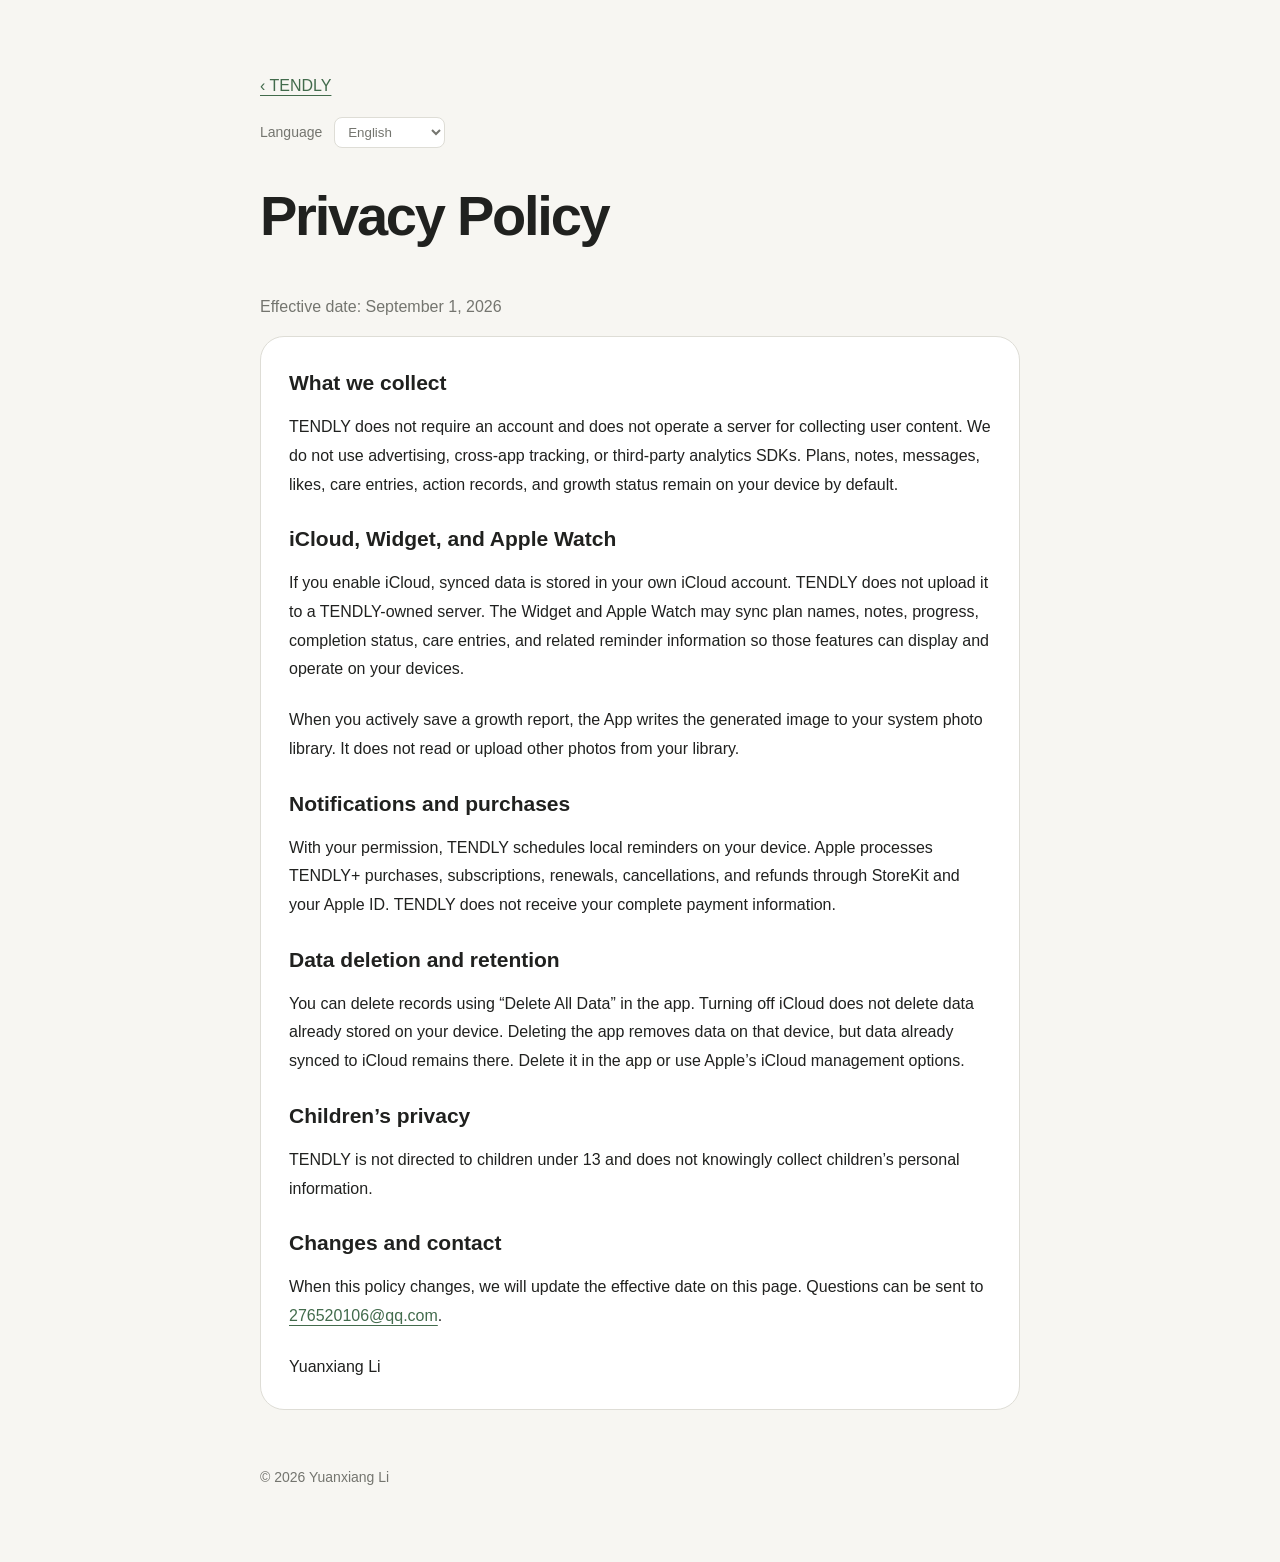
==== commit 518ee821: "Add files via upload" ====
--- a/privacy.html
+++ b/privacy.html
@@ -11,114 +11,14 @@
     <a href="index.html">‹ TENDLY</a>
     <label class="language-picker">Language
       <select data-language-select>
-        <option value="en">English</option>
-        <option value="zh-Hans">简体中文</option>
-        <option value="zh-Hant">繁體中文</option>
-        <option value="ja">日本語</option>
-        <option value="ko">한국어</option>
+        <option value="en">English</option><option value="zh-Hans">简体中文</option><option value="zh-Hant">繁體中文</option><option value="ja">日本語</option><option value="ko">한국어</option>
       </select>
     </label>
-
-    <section data-lang="zh-Hans">
-      <h1>隐私政策</h1>
-      <p class="muted">生效日期：2026 年 9 月 1 日</p>
-      <div class="card">
-        <h2>我们收集什么</h2>
-        <p>TENDLY 不要求注册账号，不运营用于收集用户内容的数据服务器，也不使用广告、跨 App 跟踪或第三方分析 SDK。计划、备注、弹幕、点赞、照料、行动记录和成长状态默认保存在你的设备上。</p>
-        <h2>iCloud、Widget 与 Apple Watch</h2>
-        <p>如果你开启 iCloud，同步数据会保存在你自己的 iCloud 中。TENDLY 不会将这些数据上传到 TENDLY 自有服务器。Widget 和 Apple Watch 只显示或同步你在设备上使用的计划名称、完成事项、剩余时间和成长状态。</p>
-        <h2>通知与购买</h2>
-        <p>在你授权后，TENDLY 只在设备上安排本地提醒。TENDLY+ 的购买、订阅、续订、取消和退款由 Apple 通过 StoreKit 和你的 Apple ID 处理，TENDLY 不接触完整支付信息。</p>
-        <h2>数据删除与保留</h2>
-        <p>你可以在 App 内使用“删除全部数据”删除记录。关闭 iCloud 后，本机数据会保留。删除 App 会移除本机数据，但已同步到你 iCloud 中的数据会继续保留，需要你在 App 内删除或按 Apple 提供的 iCloud 管理方式处理。</p>
-        <h2>儿童隐私</h2>
-        <p>TENDLY 不以 13 岁以下儿童为主要用户群体，也不会主动收集儿童个人信息。</p>
-        <h2>政策变更与联系我们</h2>
-        <p>隐私政策更新时，我们会在本页面更新生效日期。若你对隐私有疑问，请联系 <a href="mailto:276520106@qq.com">276520106@qq.com</a>。</p>
-        <p>Yuanxiang Li</p>
-      </div>
-    </section>
-
-    <section data-lang="zh-Hant">
-      <h1>隱私政策</h1>
-      <p class="muted">生效日期：2026 年 9 月 1 日</p>
-      <div class="card">
-        <h2>我們收集什麼</h2>
-        <p>TENDLY 不要求註冊帳號，不營運用於收集使用者內容的資料伺服器，也不使用廣告、跨 App 追蹤或第三方分析 SDK。計畫、備註、彈幕、按讚、照料、行動記錄與成長狀態預設保存在你的裝置上。</p>
-        <h2>iCloud、Widget 與 Apple Watch</h2>
-        <p>如果你開啟 iCloud，同步資料會保存在你自己的 iCloud 中。TENDLY 不會將這些資料上傳到 TENDLY 自有伺服器。Widget 與 Apple Watch 只顯示或同步你在裝置上使用的計畫名稱、完成事項、剩餘時間與成長狀態。</p>
-        <h2>通知與購買</h2>
-        <p>在你授權後，TENDLY 只會在裝置上安排本機提醒。TENDLY+ 的購買、訂閱、續訂、取消與退款由 Apple 透過 StoreKit 和你的 Apple ID 處理，TENDLY 不會接觸完整付款資訊。</p>
-        <h2>資料刪除與保留</h2>
-        <p>你可以在 App 內使用「刪除全部資料」刪除記錄。關閉 iCloud 後，本機資料會保留。刪除 App 會移除本機資料，但已同步到你 iCloud 的資料會繼續保留，需要你在 App 內刪除，或依 Apple 提供的 iCloud 管理方式處理。</p>
-        <h2>兒童隱私</h2>
-        <p>TENDLY 不以 13 歲以下兒童為主要使用者，也不會主動收集兒童個人資訊。</p>
-        <h2>政策變更與聯絡我們</h2>
-        <p>隱私政策更新時，我們會在本頁更新生效日期。如對隱私有疑問，請聯絡 <a href="mailto:276520106@qq.com">276520106@qq.com</a>。</p>
-        <p>Yuanxiang Li</p>
-      </div>
-    </section>
-
-    <section data-lang="ja">
-      <h1>プライバシーポリシー</h1>
-      <p class="muted">発効日：2026年9月1日</p>
-      <div class="card">
-        <h2>収集する情報</h2>
-        <p>TENDLY はアカウント登録を必要とせず、ユーザーのコンテンツを収集するサーバーを運営していません。広告、App 間トラッキング、第三者分析 SDK も使用しません。計画、メモ、メッセージ、いいね、ケア、行動記録、成長状態は、デフォルトで端末に保存されます。</p>
-        <h2>iCloud、Widget、Apple Watch</h2>
-        <p>iCloud を有効にすると、同期データはあなた自身の iCloud に保存されます。TENDLY の自社サーバーにはアップロードされません。Widget と Apple Watch は、端末で使用している計画名、完了事項、残り時間、成長状態のみを表示または同期します。</p>
-        <h2>通知と購入</h2>
-        <p>許可を受けた場合、TENDLY は端末上でローカル通知を設定します。TENDLY+ の購入、購読、更新、解約、返金は Apple が StoreKit と Apple ID を通じて処理します。TENDLY が完全な支払い情報を取得することはありません。</p>
-        <h2>データの削除と保持</h2>
-        <p>App 内の「すべてのデータを削除」から記録を削除できます。iCloud をオフにしても端末内のデータは保持されます。App を削除すると端末内のデータは削除されますが、iCloud に同期済みのデータは残ります。App 内で削除するか、Apple が提供する iCloud の管理方法をご利用ください。</p>
-        <h2>子どものプライバシー</h2>
-        <p>TENDLY は 13 歳未満の子どもを主な対象とせず、子どもの個人情報を意図的に収集しません。</p>
-        <h2>変更とお問い合わせ</h2>
-        <p>ポリシーを更新する場合は、このページの発効日を更新します。ご質問は <a href="mailto:276520106@qq.com">276520106@qq.com</a> までご連絡ください。</p>
-        <p>Yuanxiang Li</p>
-      </div>
-    </section>
-
-    <section data-lang="ko">
-      <h1>개인정보 처리방침</h1>
-      <p class="muted">시행일: 2026년 9월 1일</p>
-      <div class="card">
-        <h2>수집하는 정보</h2>
-        <p>TENDLY는 계정 가입을 요구하지 않으며 사용자 콘텐츠를 수집하는 서버를 운영하지 않습니다. 광고, 앱 간 추적 또는 제3자 분석 SDK도 사용하지 않습니다. 계획, 메모, 메시지, 좋아요, 돌봄, 행동 기록과 성장 상태는 기본적으로 기기에 저장됩니다.</p>
-        <h2>iCloud, 위젯 및 Apple Watch</h2>
-        <p>iCloud를 켜면 동기화 데이터가 사용자의 개인 iCloud에 저장됩니다. TENDLY 자체 서버로 업로드되지 않습니다. 위젯과 Apple Watch는 기기에서 사용하는 계획 이름, 완료 항목, 남은 시간과 성장 상태만 표시하거나 동기화합니다.</p>
-        <h2>알림 및 구매</h2>
-        <p>허용한 경우 TENDLY는 기기에서 로컬 알림을 예약합니다. TENDLY+의 구매, 구독, 갱신, 취소와 환불은 Apple이 StoreKit과 Apple ID를 통해 처리하며 TENDLY는 전체 결제 정보를 확인하지 않습니다.</p>
-        <h2>데이터 삭제 및 보관</h2>
-        <p>앱에서 ‘모든 데이터 삭제’를 사용해 기록을 삭제할 수 있습니다. iCloud를 꺼도 기기 데이터는 유지됩니다. 앱을 삭제하면 기기 데이터는 삭제되지만 iCloud에 동기화된 데이터는 남습니다. 앱에서 삭제하거나 Apple이 제공하는 iCloud 관리 방법을 이용해 주세요.</p>
-        <h2>아동 개인정보</h2>
-        <p>TENDLY는 13세 미만 아동을 주요 대상으로 하지 않으며 아동의 개인정보를 의도적으로 수집하지 않습니다.</p>
-        <h2>변경 및 문의</h2>
-        <p>정책을 변경할 때 이 페이지의 시행일을 업데이트합니다. 문의는 <a href="mailto:276520106@qq.com">276520106@qq.com</a>으로 보내 주세요.</p>
-        <p>Yuanxiang Li</p>
-      </div>
-    </section>
-
-    <section data-lang="en">
-      <h1>Privacy Policy</h1>
-      <p class="muted">Effective date: September 1, 2026</p>
-      <div class="card">
-        <h2>What we collect</h2>
-        <p>TENDLY does not require an account and does not operate a server for collecting user content. We do not use advertising, cross-app tracking, or third-party analytics SDKs. Plans, notes, messages, likes, care entries, action records, and growth status remain on your device by default.</p>
-        <h2>iCloud, Widget, and Apple Watch</h2>
-        <p>If you enable iCloud, synced data is stored in your own iCloud account. TENDLY does not upload it to a TENDLY-owned server. The Widget and Apple Watch display or sync only the plan name, completion item, remaining time, and growth status used on your devices.</p>
-        <h2>Notifications and purchases</h2>
-        <p>With your permission, TENDLY schedules local reminders on your device. Apple processes TENDLY+ purchases, subscriptions, renewals, cancellations, and refunds through StoreKit and your Apple ID. TENDLY does not receive your complete payment information.</p>
-        <h2>Data deletion and retention</h2>
-        <p>You can delete records using “Delete All Data” in the app. Turning off iCloud does not delete data already stored on your device. Deleting the app removes data on that device, but data already synced to iCloud remains there. Delete it in the app or use Apple’s iCloud management options.</p>
-        <h2>Children’s privacy</h2>
-        <p>TENDLY is not directed to children under 13 and does not knowingly collect children’s personal information.</p>
-        <h2>Changes and contact</h2>
-        <p>When this policy changes, we will update the effective date on this page. Questions can be sent to <a href="mailto:276520106@qq.com">276520106@qq.com</a>.</p>
-        <p>Yuanxiang Li</p>
-      </div>
-    </section>
-
+    <section data-lang="zh-Hans"><h1>隐私政策</h1><p class="muted">生效日期：2026 年 9 月 1 日</p><div class="card"><h2>我们收集什么</h2><p>TENDLY 不要求注册账号，不运营用于收集用户内容的数据服务器，也不使用广告、跨 App 跟踪或第三方分析 SDK。计划、备注、弹幕、点赞、照料、行动记录和成长状态默认保存在你的设备上。</p><h2>iCloud、Widget 与 Apple Watch</h2><p>如果你开启 iCloud，同步数据会保存在你自己的 iCloud 中。TENDLY 不会将这些数据上传到 TENDLY 自有服务器。Widget 和 Apple Watch 可能会同步计划名称、备注、进度、完成状态、照料记录和相关提醒信息，以便在设备上显示和操作。</p><p>当你主动保存成长报告时，App 会将生成的图片写入系统照片图库，不会读取或上传图库中的其他照片。</p><h2>通知与购买</h2><p>在你授权后，TENDLY 只在设备上安排本地提醒。TENDLY+ 的购买、订阅、续订、取消和退款由 Apple 通过 StoreKit 和你的 Apple ID 处理，TENDLY 不接触完整支付信息。</p><h2>数据删除与保留</h2><p>你可以在 App 内使用“删除全部数据”删除记录。关闭 iCloud 后，本机数据会保留。删除 App 会移除本机数据，但已同步到你 iCloud 中的数据会继续保留，需要你在 App 内删除或按 Apple 提供的 iCloud 管理方式处理。</p><h2>儿童隐私</h2><p>TENDLY 不以 13 岁以下儿童为主要用户群体，也不会主动收集儿童个人信息。</p><h2>政策变更与联系我们</h2><p>隐私政策更新时，我们会在本页面更新生效日期。若你对隐私有疑问，请联系 <a href="mailto:276520106@qq.com">276520106@qq.com</a>。</p><p>Yuanxiang Li</p></div></section>
+    <section data-lang="zh-Hant"><h1>隱私政策</h1><p class="muted">生效日期：2026 年 9 月 1 日</p><div class="card"><h2>我們收集什麼</h2><p>TENDLY 不要求註冊帳號，不營運用於收集使用者內容的資料伺服器，也不使用廣告、跨 App 追蹤或第三方分析 SDK。計畫、備註、彈幕、按讚、照料、行動記錄與成長狀態預設保存在你的裝置上。</p><h2>iCloud、Widget 與 Apple Watch</h2><p>如果你開啟 iCloud，同步資料會保存在你自己的 iCloud 中。TENDLY 不會將這些資料上傳到 TENDLY 自有伺服器。Widget 與 Apple Watch 可能會同步計畫名稱、備註、進度、完成狀態、照料記錄與相關提醒資訊，以便在裝置上顯示與操作。</p><p>當你主動儲存成長報告時，App 會將產生的圖片寫入系統照片圖庫，不會讀取或上傳圖庫中的其他照片。</p><h2>通知與購買</h2><p>在你授權後，TENDLY 只會在裝置上安排本機提醒。TENDLY+ 的購買、訂閱、續訂、取消與退款由 Apple 透過 StoreKit 和你的 Apple ID 處理，TENDLY 不會接觸完整付款資訊。</p><h2>資料刪除與保留</h2><p>你可以在 App 內使用「刪除全部資料」刪除記錄。關閉 iCloud 後，本機資料會保留。刪除 App 會移除本機資料，但已同步到你 iCloud 的資料會繼續保留，需要你在 App 內刪除，或依 Apple 提供的 iCloud 管理方式處理。</p><h2>兒童隱私</h2><p>TENDLY 不以 13 歲以下兒童為主要使用者，也不會主動收集兒童個人資訊。</p><h2>政策變更與聯絡我們</h2><p>隱私政策更新時，我們會在本頁更新生效日期。如對隱私有疑問，請聯絡 <a href="mailto:276520106@qq.com">276520106@qq.com</a>。</p><p>Yuanxiang Li</p></div></section>
+    <section data-lang="ja"><h1>プライバシーポリシー</h1><p class="muted">発効日：2026年9月1日</p><div class="card"><h2>収集する情報</h2><p>TENDLY はアカウント登録を必要とせず、ユーザーのコンテンツを収集するサーバーを運営していません。広告、App 間トラッキング、第三者分析 SDK も使用しません。計画、メモ、メッセージ、いいね、ケア、行動記録、成長状態は、デフォルトで端末に保存されます。</p><h2>iCloud、Widget、Apple Watch</h2><p>iCloud を有効にすると、同期データはあなた自身の iCloud に保存されます。TENDLY の自社サーバーにはアップロードされません。Widget と Apple Watch は、端末上で機能を表示・操作するため、計画名、メモ、進捗、完了状態、ケア記録、関連するリマインダー情報を同期する場合があります。</p><p>成長レポートを自分で保存した場合、App は生成した画像をシステムの写真ライブラリに書き込みます。他の写真を読み取ったりアップロードしたりすることはありません。</p><h2>通知と購入</h2><p>許可を受けた場合、TENDLY は端末上でローカル通知を設定します。TENDLY+ の購入、購読、更新、解約、返金は Apple が StoreKit と Apple ID を通じて処理します。TENDLY が完全な支払い情報を取得することはありません。</p><h2>データの削除と保持</h2><p>App 内の「すべてのデータを削除」から記録を削除できます。iCloud をオフにしても端末内のデータは保持されます。App を削除すると端末内のデータは削除されますが、iCloud に同期済みのデータは残ります。App 内で削除するか、Apple が提供する iCloud の管理方法をご利用ください。</p><h2>子どものプライバシー</h2><p>TENDLY は 13 歳未満の子どもを主な対象とせず、子どもの個人情報を意図的に収集しません。</p><h2>変更とお問い合わせ</h2><p>ポリシーを更新する場合は、このページの発効日を更新します。ご質問は <a href="mailto:276520106@qq.com">276520106@qq.com</a> までご連絡ください。</p><p>Yuanxiang Li</p></div></section>
+    <section data-lang="ko"><h1>개인정보 처리방침</h1><p class="muted">시행일: 2026년 9월 1일</p><div class="card"><h2>수집하는 정보</h2><p>TENDLY는 계정 가입을 요구하지 않으며 사용자 콘텐츠를 수집하는 서버를 운영하지 않습니다. 광고, 앱 간 추적 또는 제3자 분석 SDK도 사용하지 않습니다. 계획, 메모, 메시지, 좋아요, 돌봄, 행동 기록과 성장 상태는 기본적으로 기기에 저장됩니다.</p><h2>iCloud, 위젯 및 Apple Watch</h2><p>iCloud를 켜면 동기화 데이터가 사용자의 개인 iCloud에 저장됩니다. TENDLY 자체 서버로 업로드되지 않습니다. 위젯과 Apple Watch는 기기에서 기능을 표시하고 작동하기 위해 계획 이름, 메모, 진행률, 완료 상태, 돌봄 기록과 관련 알림 정보를 동기화할 수 있습니다.</p><p>성장 보고서를 직접 저장하면 앱은 생성된 이미지를 시스템 사진 보관함에 저장합니다. 보관함의 다른 사진을 읽거나 업로드하지 않습니다.</p><h2>알림 및 구매</h2><p>허용한 경우 TENDLY는 기기에서 로컬 알림을 예약합니다. TENDLY+의 구매, 구독, 갱신, 취소와 환불은 Apple이 StoreKit과 Apple ID를 통해 처리하며 TENDLY는 전체 결제 정보를 확인하지 않습니다.</p><h2>데이터 삭제 및 보관</h2><p>앱에서 ‘모든 데이터 삭제’를 사용해 기록을 삭제할 수 있습니다. iCloud를 꺼도 기기 데이터는 유지됩니다. 앱을 삭제하면 기기 데이터는 삭제되지만 iCloud에 동기화된 데이터는 남습니다. 앱에서 삭제하거나 Apple이 제공하는 iCloud 관리 방법을 이용해 주세요.</p><h2>아동 개인정보</h2><p>TENDLY는 13세 미만 아동을 주요 대상으로 하지 않으며 아동의 개인정보를 의도적으로 수집하지 않습니다.</p><h2>변경 및 문의</h2><p>정책을 변경할 때 이 페이지의 시행일을 업데이트합니다. 문의는 <a href="mailto:276520106@qq.com">276520106@qq.com</a>으로 보내 주세요.</p><p>Yuanxiang Li</p></div></section>
+    <section data-lang="en"><h1>Privacy Policy</h1><p class="muted">Effective date: September 1, 2026</p><div class="card"><h2>What we collect</h2><p>TENDLY does not require an account and does not operate a server for collecting user content. We do not use advertising, cross-app tracking, or third-party analytics SDKs. Plans, notes, messages, likes, care entries, action records, and growth status remain on your device by default.</p><h2>iCloud, Widget, and Apple Watch</h2><p>If you enable iCloud, synced data is stored in your own iCloud account. TENDLY does not upload it to a TENDLY-owned server. The Widget and Apple Watch may sync plan names, notes, progress, completion status, care entries, and related reminder information so those features can display and operate on your devices.</p><p>When you actively save a growth report, the App writes the generated image to your system photo library. It does not read or upload other photos from your library.</p><h2>Notifications and purchases</h2><p>With your permission, TENDLY schedules local reminders on your device. Apple processes TENDLY+ purchases, subscriptions, renewals, cancellations, and refunds through StoreKit and your Apple ID. TENDLY does not receive your complete payment information.</p><h2>Data deletion and retention</h2><p>You can delete records using “Delete All Data” in the app. Turning off iCloud does not delete data already stored on your device. Deleting the app removes data on that device, but data already synced to iCloud remains there. Delete it in the app or use Apple’s iCloud management options.</p><h2>Children’s privacy</h2><p>TENDLY is not directed to children under 13 and does not knowingly collect children’s personal information.</p><h2>Changes and contact</h2><p>When this policy changes, we will update the effective date on this page. Questions can be sent to <a href="mailto:276520106@qq.com">276520106@qq.com</a>.</p><p>Yuanxiang Li</p></div></section>
     <footer>© 2026 Yuanxiang Li</footer>
   </main>
   <script src="language.js"></script>
